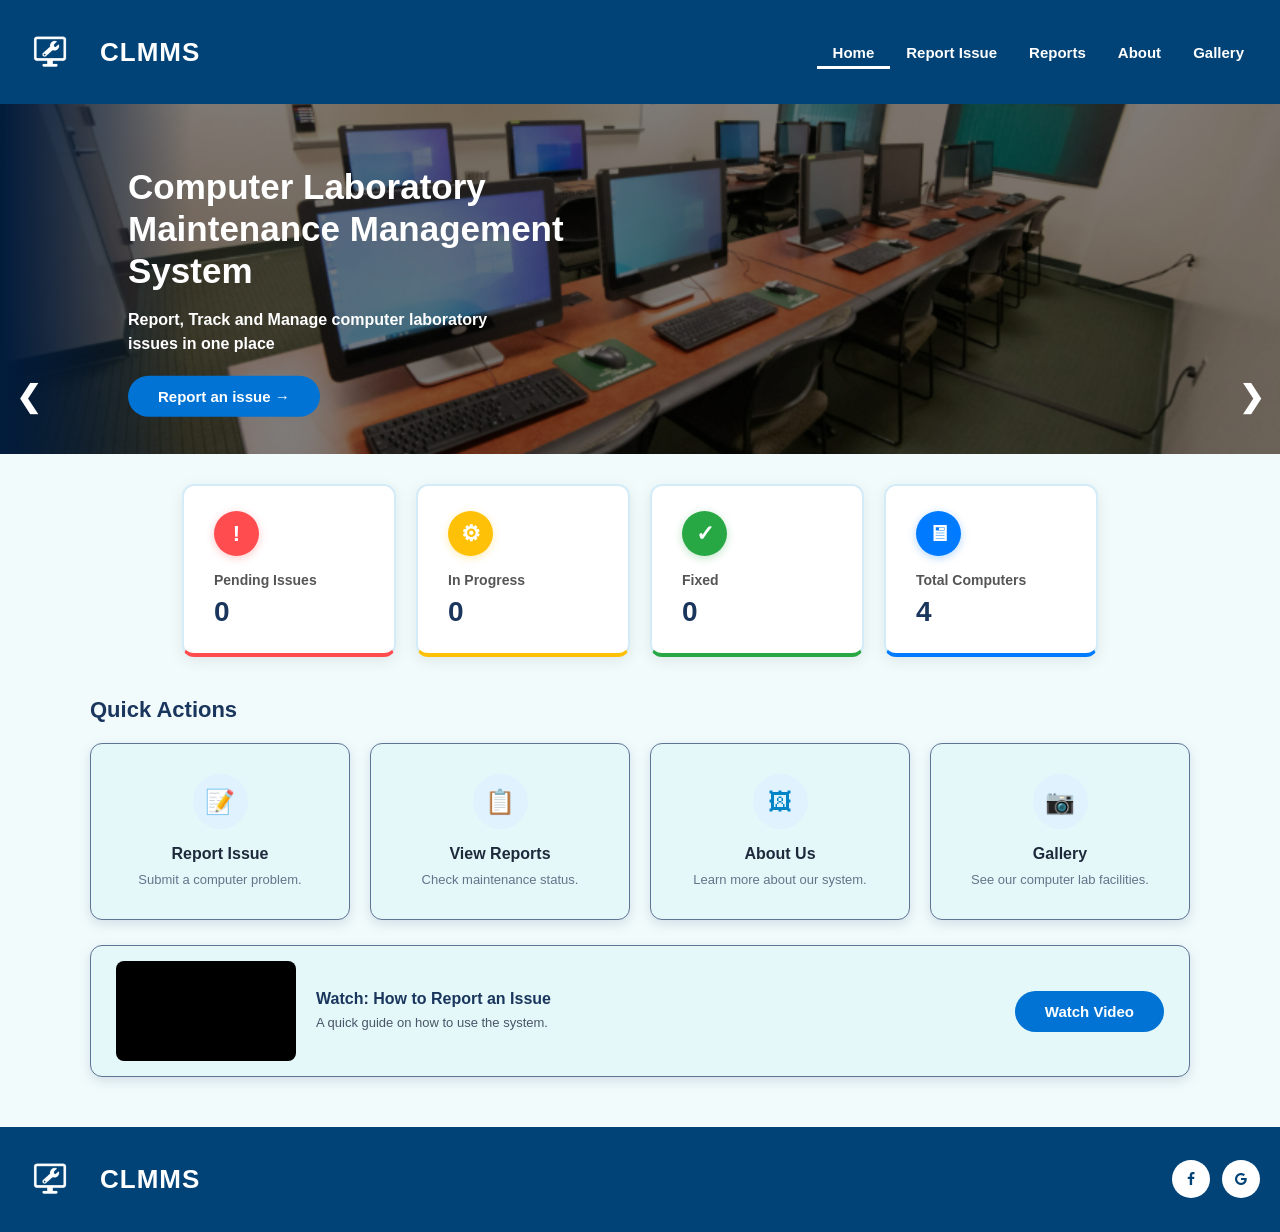
==== Group1_CLMMS_ITPROJECT/index.html @ ebb9d4a1 "Add files via upload" ====
<!DOCTYPE html>
<html>
<head>
	<meta charset="utf-8">
	<meta name="viewport" content="width=device-width, initial-scale=1">
	<title></title>
	<link rel="stylesheet "href="css/indexstyle.css">
	<link rel="stylesheet" href="https://cdnjs.cloudflare.com/ajax/libs/font-awesome/4.7.0/css/font-awesome.min.css">
</head>
<body>
	<div id="header">
		<div class="brand">
			<div class="logo"><img src="images/logo.png"></div>
			<div class="name"><h2>CLMMS</h2></div>
		</div>
		<div class="navBar">
			<nav>
				<li><a href="index.html" class="active">Home</a></li>
				<li><a href="issueReports.html">Report Issue</a></li>
				<li><a href="reportDisplay.html">Reports</a></li>
				<li><a href="about.html">About</a></li>
				<li><a href="gallery.html">Gallery</a></li>
			</nav>
		</div>
	</div>

	<div class="slideshow">
		<div class="slideshow-content">
			<img src="images/Computerlab.png">
			<div class="slideshow-text">
				<h1>Computer Laboratory<br> Maintenance Management<br>System</h1>
				<p>Report, Track and Manage computer laboratory<br>issues in one place</p>
				<a href="issueReports.html" class="buttonReport">Report an issue &#8594;</a>
			</div>
		</div>
		<div class="slideshow-content">
			<img src="images/Computerlab2.png">
			<div class="slideshow-text">
				<h1>Computer Laboratory<br> Maintenance Management<br>System</h1>
				<p>Report, Track and Manage computer laboratory<br>issues in one place</p>
				<a href="report" class="buttonReport">Report an issue &#8594;</a>
			</div>
		</div>
		<div class="slideshow-content">
			<img src="images/Computerlab3.png">
			<div class="slideshow-text">
				<h1>Computer Laboratory<br> Maintenance Management<br>System</h1>
				<p>Report, Track and Manage computer laboratory<br>issues in one place</p>
				<a href="report" class="buttonReport">Report an issue &#8594;</a>
			</div>
		</div>
		<a class="prev" onclick="plusSlides(-1)">❮</a>
		<a class="next" onclick="plusSlides(1)">❯</a>
	</div>

	<div class="cards-container">
	<div class="card">
		<p class="icon">!</p>
		<p class="label">Pending Issues</p>
		<p class="inputs" id="count-pending">0</p>
	</div>
	<div class="card">
		<p class="icon">&#9881;</p>
		<p class="label">In Progress</p>
		<p class="inputs" id="count-progress">0</p>
	</div>
	<div class="card">
		<p class="icon">&#10003;</p>
		<p class="label">Fixed</p>
		<p class="inputs" id="count-fixed">0</p>
	</div>
	<div class="card">
		<p class="icon">&#128421;</p>
		<p class="label">Total Computers</p>
		<p class="inputs" id="count-total">4</p> <!-- Set your lab's total PC count here -->
	</div>		
</div>

	<div class="quick-actions-container">
		<h2 class="quick-actions-title">Quick Actions</h2>
		<div class="quick-actions-grid">
			<a href="issueReports.html" class="action-card">
				<div class="action-icon">&#128221;</div>
				<h3>Report Issue</h3>
				<p>Submit a computer problem.</p>
			</a>
			<a href="reportDisplay.html" class="action-card">
				<div class="action-icon">&#128203;</div>
				<h3>View Reports</h3>
				<p>Check maintenance status.</p>
			</a>
			<a href="about.html" class="action-card">
				<div class="action-icon">&#128444;</div>
				<h3>About Us</h3>
				<p>Learn more about our system.</p>
			</a>
			<a href="gallery.html" class="action-card">
				<div class="action-icon">&#128247;</div>
				<h3>Gallery</h3>
				<p>See our computer lab facilities.</p>
			</a>
		</div>

		<div class="video-card">
			<div class="video-wrapper">
				<iframe src="" title="" allowfullscreen></iframe>
			</div>
			<div class="video-info">
				<h3 class="vidtitle">Watch: How to Report an Issue</h3>
				<p class="vidDesc">A quick guide on how to use the system.</p>
			</div>
			<a href="watchvid" class="buttonReport">Watch Video</a>
		</div>
	</div>

	<div id="footer">
		<div class="brand">
			<div class="logo"><img src="images/logo.png"></div>
			<div class="name"><h2>CLMMS</h2></div>
		</div>
			<div class="social-icons">
				<a href="#" class="fa fa-facebook"></a>
				<a href="#" class="fa fa-google"></a>
			</div>
		</div>
	</div>

	<script>
		let slideIndex = 1;
		showSlides(slideIndex);
		function plusSlides(n) {
			showSlides(slideIndex += n);
		}
		function showSlides(n) {
			let i;
			let slides = document.getElementsByClassName("slideshow-content");
			if (n > slides.length) { slideIndex = 1; }
			if (n < 1) { slideIndex = slides.length; }
			for (i = 0; i < slides.length; i++) {
				slides[i].style.display = "none";
			}
			slides[slideIndex - 1].style.display = "block";
		}

		function updateCounters() {
			const reports = JSON.parse(localStorage.getItem('clmms_reports')) || [];

			const pending = reports.filter(r => r.status === 'Pending').length;
			const inProgress = reports.filter(r => r.status === 'In Progress').length;
			const fixed = reports.filter(r => r.status === 'Fixed').length;

			const pendingEl = document.getElementById('count-pending');
			const progressEl = document.getElementById('count-progress');
			const fixedEl = document.getElementById('count-fixed');

			if (pendingEl) pendingEl.textContent = pending;
			if (progressEl) progressEl.textContent = inProgress;
			if (fixedEl) fixedEl.textContent = fixed;
		}

		document.addEventListener('DOMContentLoaded', updateCounters);
	</script>
</body>
</html>
---- Group1_CLMMS_ITPROJECT/css/indexstyle.css ----
body {
	margin: 0;
	background-color: #f1fbfc;
	font-family: Arial, sans-serif;
}

#header {
	display: flex;
	padding: 15px 20px;
	background-color: #014377;
	justify-content: space-between;
	align-items: center;
	margin: 0;
}

.brand {
	gap: 20px;
	display: flex;
	align-items: center;
}

.logo img {
	filter: brightness(0) invert(-1);
	width: 60px;
	height: auto;
	background-color: #f1fbfc;
	mix-blend-mode: screen;
}

.name h2 {
	color: white;
	font-size: 26px;
	letter-spacing: 1px;
	float: left;
}

.navBar {
	display: flex;
	align-items: center;
	gap: 20px;
}

.navBar nav {
	display: flex;
	padding: 0;
	margin: 0;
	list-style-type: none;
	align-items: center;
}

nav li a {
	float: right;
	color: white;
	font-size: 15px;
	text-decoration: none;
	padding: 8px 16px;
	font-weight: bold;
}
nav li a.active {
    border-bottom: 3px solid white;
    padding-bottom: 5px;
}

/* Slideshow */
.slideshow-content {
	position: relative;
	width: 100%;
	overflow: hidden;
	display: none;
	animation: fade 0.5s ease-in-out;
}

@keyframes fade {
	from { opacity: 0.4; }
	to { opacity: 1; }
}

.slideshow-content::after {
	content: '';
	position: absolute;
	top: 0;
	left: 0;
	width: 15%;
	height: 100%;
	background: linear-gradient(to right, #021c3d, rgba(1, 67, 119, 0));
	pointer-events: none;
	z-index: 0;
}

.slideshow-content img {
	width: 100%;
	height: 350px;
	display: block;
	object-fit: cover;
	filter: brightness(0.5);
}

.slideshow-text {
	position: absolute;
	top: 50%;
	left: 10%;
	transform: translateY(-50%);
	color: white;
	max-width: 500px;
	z-index: 2;
}

.slideshow-text h1 {
	font-size: 35px;
	margin-bottom: 10px;
	line-height: 1.2;
}

.slideshow-text p {
	font-size: 16px;
	margin-bottom: 20px;
	line-height: 1.5;
	font-weight: bold;
}

.prev, .next {
	cursor: pointer;
	position: absolute;
	top: 50%;
	transform: translateY(-130%);
	width: auto;
	padding: 16px;
	color: white;
	font-weight: bold;
	font-size: 30px;
	transition: 0.6s ease;
	border-radius: 0 3px 3px 0;
	user-select: none;
}

.next {
	right: 0;
	border-radius: 3px 0 0 3px;
}

.prev:hover, .next:hover {
	background: rgba(0, 0, 0, 0.8);
}

.buttonReport {
	background-color: #0173d4;
	padding: 12px 30px;
	border-radius: 100px;
	color: white;
	text-decoration: none;
	font-weight: bold;
	font-size: 15px;
	display: inline-block;
	transition: transform 0.25s ease, box-shadow 0.25s ease, background-color 0.25s ease;
}

.buttonReport:hover {
	transform: translateY(-3px);
	background-color: #0282ef;
	box-shadow: 0 8px 20px rgba(1, 115, 212, 0.5);
}

/* Stat Cards */
.cards-container {
	display: flex;
	gap: 20px;
	justify-content: center;
	align-items: center;
	margin-top: 30px;
}

.card {
	background-color: white;
	border: 2px solid #D4ECF8;
	border-radius: 12px;
	padding: 25px 30px;
	display: flex;
	flex-direction: column;
	align-items: flex-start;
	position: relative;
	overflow: hidden;
	width: 150px;
	box-shadow: 0 4px 15px rgba(0, 0, 0, 0.08);
}

.icon {
	margin: 0 0 16px 0;
	width: 45px;
	height: 45px;
	color: white;
	border-radius: 50%;
	display: grid;
	place-items: center;
	line-height: 0;
	font-weight: bold;
	font-size: 22px;
}

.label {
	margin: 0 0 8px 0;
	font-size: 14px;
	font-weight: 600;
	color: #555;
}

.inputs {
	margin: 0;
	font-size: 28px;
	font-weight: 700;
	color: #1a365d;
}

.card:nth-child(1) { border-bottom: 4px solid #ff4d4f; }
.card:nth-child(1) .icon { background-color: #ff4d4f; box-shadow: 0 2px 8px rgba(255, 77, 79, 0.3); }

.card:nth-child(2) { border-bottom: 4px solid #ffc107; }
.card:nth-child(2) .icon { background-color: #ffc107; box-shadow: 0 2px 8px rgba(255, 193, 7, 0.3); }

.card:nth-child(3) { border-bottom: 4px solid #28a745; }
.card:nth-child(3) .icon { background-color: #28a745; box-shadow: 0 2px 8px rgba(40, 167, 69, 0.3); }

.card:nth-child(4) { border-bottom: 4px solid #007bff; }
.card:nth-child(4) .icon { background-color: #007bff; box-shadow: 0 2px 8px rgba(0, 123, 255, 0.3); }

/* Quick Actions Section */
.quick-actions-container {
	width: 90%;
	max-width: 1100px;
	margin: 40px auto;
	display: block;
}

.quick-actions-title {
	color: #1a365d;
	font-size: 22px;
	font-weight: 700;
	margin: 0 0 20px 0;
	text-align: left;
}

.quick-actions-grid {
	display: flex;
	gap: 20px;
	justify-content: flex-start;
	align-items: stretch;
}

.action-card {
	background-color: #E4F8F9;
	border: 1px solid #5D7494;
	border-radius: 12px;
	padding: 30px 20px;
	flex: 1;
	display: flex;
	flex-direction: column;
	align-items: center;
	text-align: center;
	box-shadow: 0 4px 12px rgba(93, 116, 148, 0.2);
	transition: transform 0.2s ease, box-shadow 0.2s ease;
	cursor: pointer;
	text-decoration: none;
}

.action-card:hover {
	transform: translateY(-4px);
	box-shadow: 0 8px 20px rgba(0, 0, 0, 0.1);
}

.action-icon {
	width: 55px;
	height: 55px;
	background-color: #e0f2fe;
	color: #0284c7;
	border-radius: 50%;
	display: flex;
	justify-content: center;
	align-items: center;
	font-size: 24px;
	margin-bottom: 16px;
}

.action-card h3 {
	margin: 0 0 8px 0;
	font-size: 16px;
	font-weight: 700;
	color: #1e293b;
}

.action-card p {
	margin: 0;
	font-size: 13px;
	color: #64748b;
	line-height: 1.4;
}

/* Video Card Tweak */
.video-card {
	background-color: #E4F8F9;
	border: 1px solid #5D7494;
	border-radius: 12px;
	padding: 15px 25px;
	margin-top: 25px;
	display: flex;
	flex-direction: row;
	align-items: center;
	gap: 20px;
	box-shadow: 0 4px 12px rgba(93, 116, 148, 0.2);
}

.video-wrapper {
	width: 180px;
	height: 100px;
	overflow: hidden;
	border-radius: 8px;
	flex-shrink: 0;
	background-color: #000;
}

.video-wrapper iframe {
	width: 100%;
	height: 100%;
	border: 0;
}

.video-info {
	flex: 1;
	text-align: left;
}

.vidtitle {
	margin: 0 0 6px 0;
	font-size: 16px;
	font-weight: 700;
	color: #1a365d;
}

.vidDesc {
	margin: 0;
	font-size: 13px;
	color: #4a5568;
	line-height: 1.4;
}

/* Footer Fix */
#footer {
	display: flex;
	padding: 15px 20px;
	background-color: #014377;
	justify-content: space-between;
	align-items: center;
	margin-top: 50px;
}
/* Container for icons in the navBar */
.social-icons {
    display: flex;
    align-items: center;
    gap: 12px;
    margin-left: 15px;
}

/* Style for Font Awesome circular icons */
.social-icons .fa {
    width: 28px;
    height: 28px;
    padding: 5px;
    background-color: white;
    color: #014377;
    border-radius: 50%;
    display: flex;
    align-items: center;
    justify-content: center;
    text-decoration: none;
    font-size: 14px;
    transition: background-color 0.2s ease, color 0.2s ease;
}
@media screen and (max-width: 992px) {
	#header, #footer, .quick-actions-container, .cards-container {
		box-sizing: border-box;
	}

	/* Header & Footer alignment */
	#header, #footer {
		padding: 15px 20px;
		flex-wrap: wrap;
		gap: 15px;
	}

	/* Slideshow arrow positions stay fixed */
	.prev, .next {
		top: 50%;
		transform: translateY(-50%);
	}

	/* Stat Cards: 2x2 Grid with margins on tablet */
	.cards-container {
		flex-wrap: wrap;
		justify-content: center;
		padding: 0 20px;
		margin: 30px auto 0 auto;
		max-width: 100%;
	}

	.card {
		width: calc(50% - 30px);
		box-sizing: border-box;
	}

	/* Quick Actions: Stacked on top of each other */
	.quick-actions-grid {
		flex-direction: column;
		width: 100%;
	}

	.action-card {
		width: 100%;
		box-sizing: border-box;
	}

	.slideshow-text h1 {
		font-size: 26px;
	}

	.slideshow-text p {
		font-size: 14px;
	}
}
@media screen and (max-width: 786px){
	*{
		box-sizing: border-box;
	}
	#header{
		flex-direction: column;
		padding: 15px 20px;
		gap: 15px;
		width: 100%;
	}
	.brand{
		justify-content: center;
	}
	.navBar{
		flex-direction: column;
		width: 100%;
		gap: 10px;
	}
	.navBar nav{
		width: 100%;
		justify-content: center;
		flex-wrap: wrap;
	}
	.navBar nav li a{
		font-size: 13px;
		padding: 6px 10px;
	}
	.social-icons{
		margin-left:0;
	}
	.slideshow-content img{
		height: 280px;
	}
	.slideshow-text {
		left: 5%;
		right: 5%;
		max-width: 100%;
	}
	.slideshow-text h1{
		font-size: 24px;
	}
	.slideshow-text p{
		font-size: 14px;
	}
	.prev, .next{
		font-size: 22px;
		padding: 10px;
		top: 50%;
		transform: translateY(-50%);
		z-index: 5;
	}
	.prev{ left:0; }
	.right{ right:0; }
	.card{
		flex: 0 0 140px;
		width: 140px;
	}
	.quick-actions-container{
		width: 100%;
		padding: 0 20px;
		margin: 30px auto;
	}
	.video-card{
		flex-direction: column;
		text-align: center;
		padding: 15px;
	}
	.video-wrapper{
		width: 100%;
		height: 180px;
	}
	.video-info {
		text-align: center;
	}
	#image{
		width: 100%;
		text-align: center;
	}
	#image img#compic{
		width: 90%;
		height: auto;
	}
	#footer{
		flex-direction: column;
		gap: 15px;
		padding: 20px;
		text-align: center;
		width: 100%;
	}
}
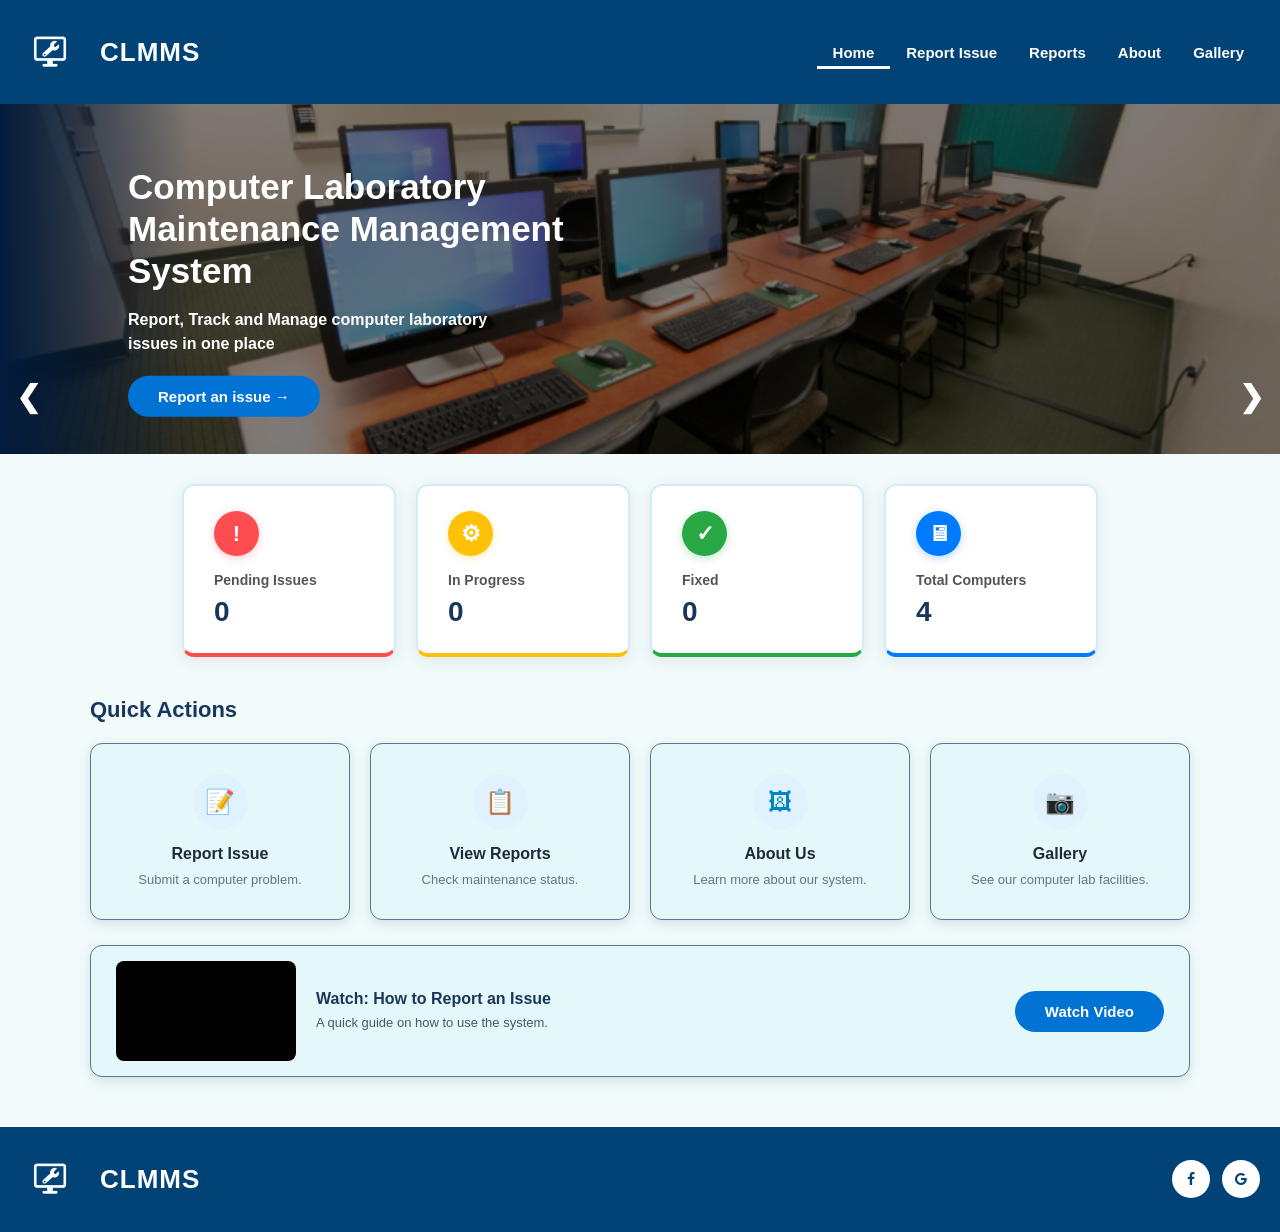
==== commit 6e16b426: "Update index.html" ====
--- a/Group1_CLMMS_ITPROJECT/index.html
+++ b/Group1_CLMMS_ITPROJECT/index.html
@@ -103,7 +103,7 @@
 
 		<div class="video-card">
 			<div class="video-wrapper">
-				<iframe src="" title="" allowfullscreen></iframe>
+				<iframe src="https://youtube.com/embed/GsAndDqpaJc" title="CLMMS Demo" allowfullscreen></iframe>
 			</div>
 			<div class="video-info">
 				<h3 class="vidtitle">Watch: How to Report an Issue</h3>
@@ -161,4 +161,4 @@
 		document.addEventListener('DOMContentLoaded', updateCounters);
 	</script>
 </body>
-</html>+</html>
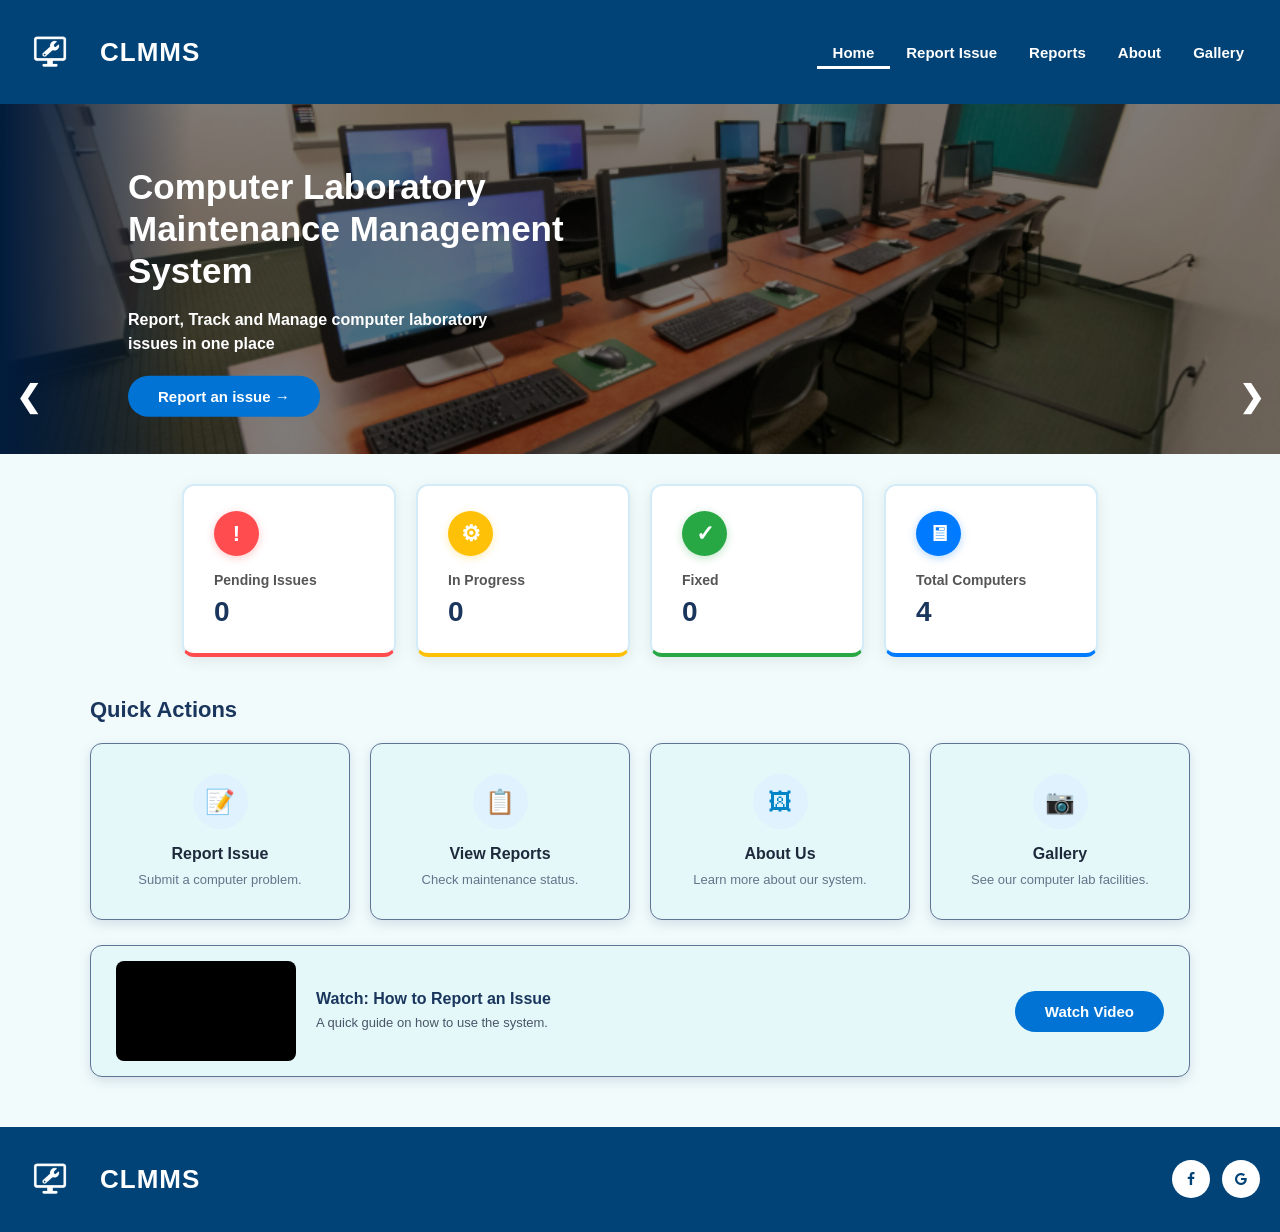
==== commit bb497c07: "Update index.html" ====
--- a/Group1_CLMMS_ITPROJECT/index.html
+++ b/Group1_CLMMS_ITPROJECT/index.html
@@ -3,7 +3,7 @@
 <head>
 	<meta charset="utf-8">
 	<meta name="viewport" content="width=device-width, initial-scale=1">
-	<title></title>
+	<title>CLMMS - Homepage</title>
 	<link rel="stylesheet "href="css/indexstyle.css">
 	<link rel="stylesheet" href="https://cdnjs.cloudflare.com/ajax/libs/font-awesome/4.7.0/css/font-awesome.min.css">
 </head>
